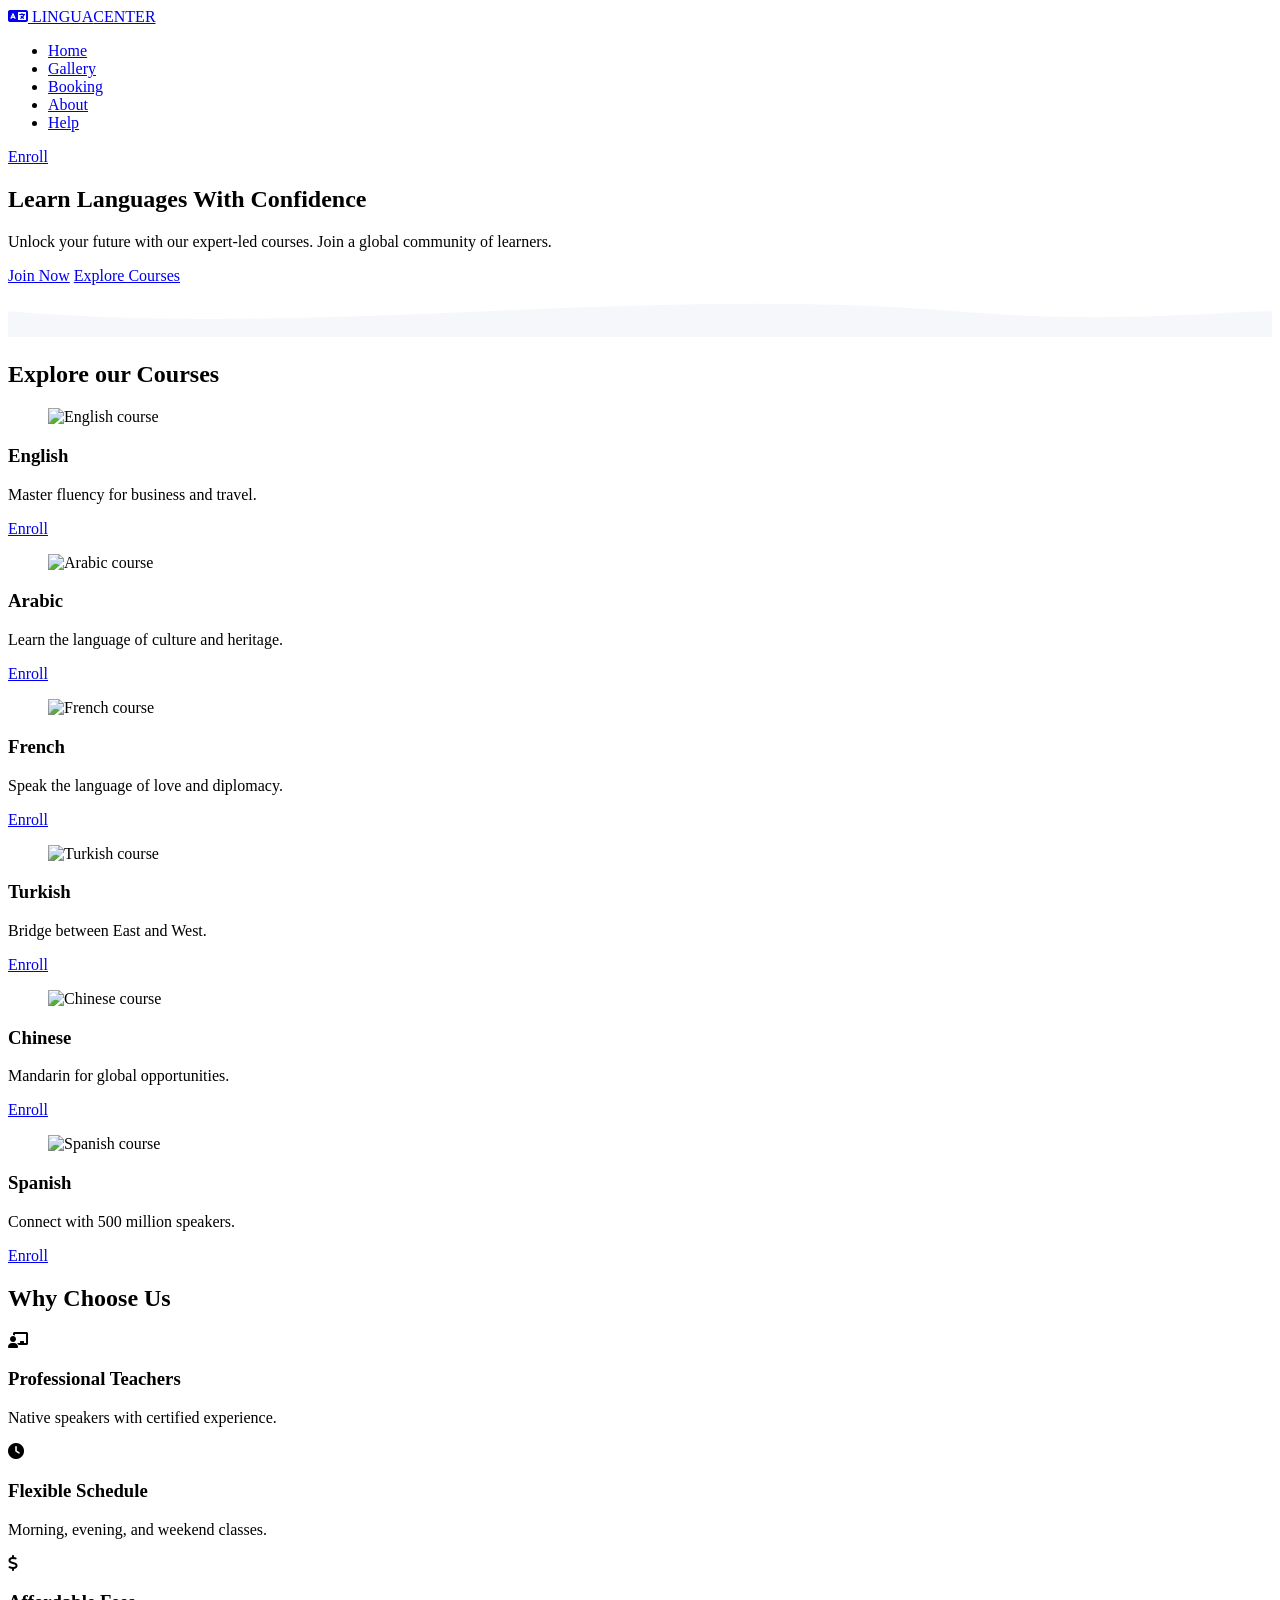
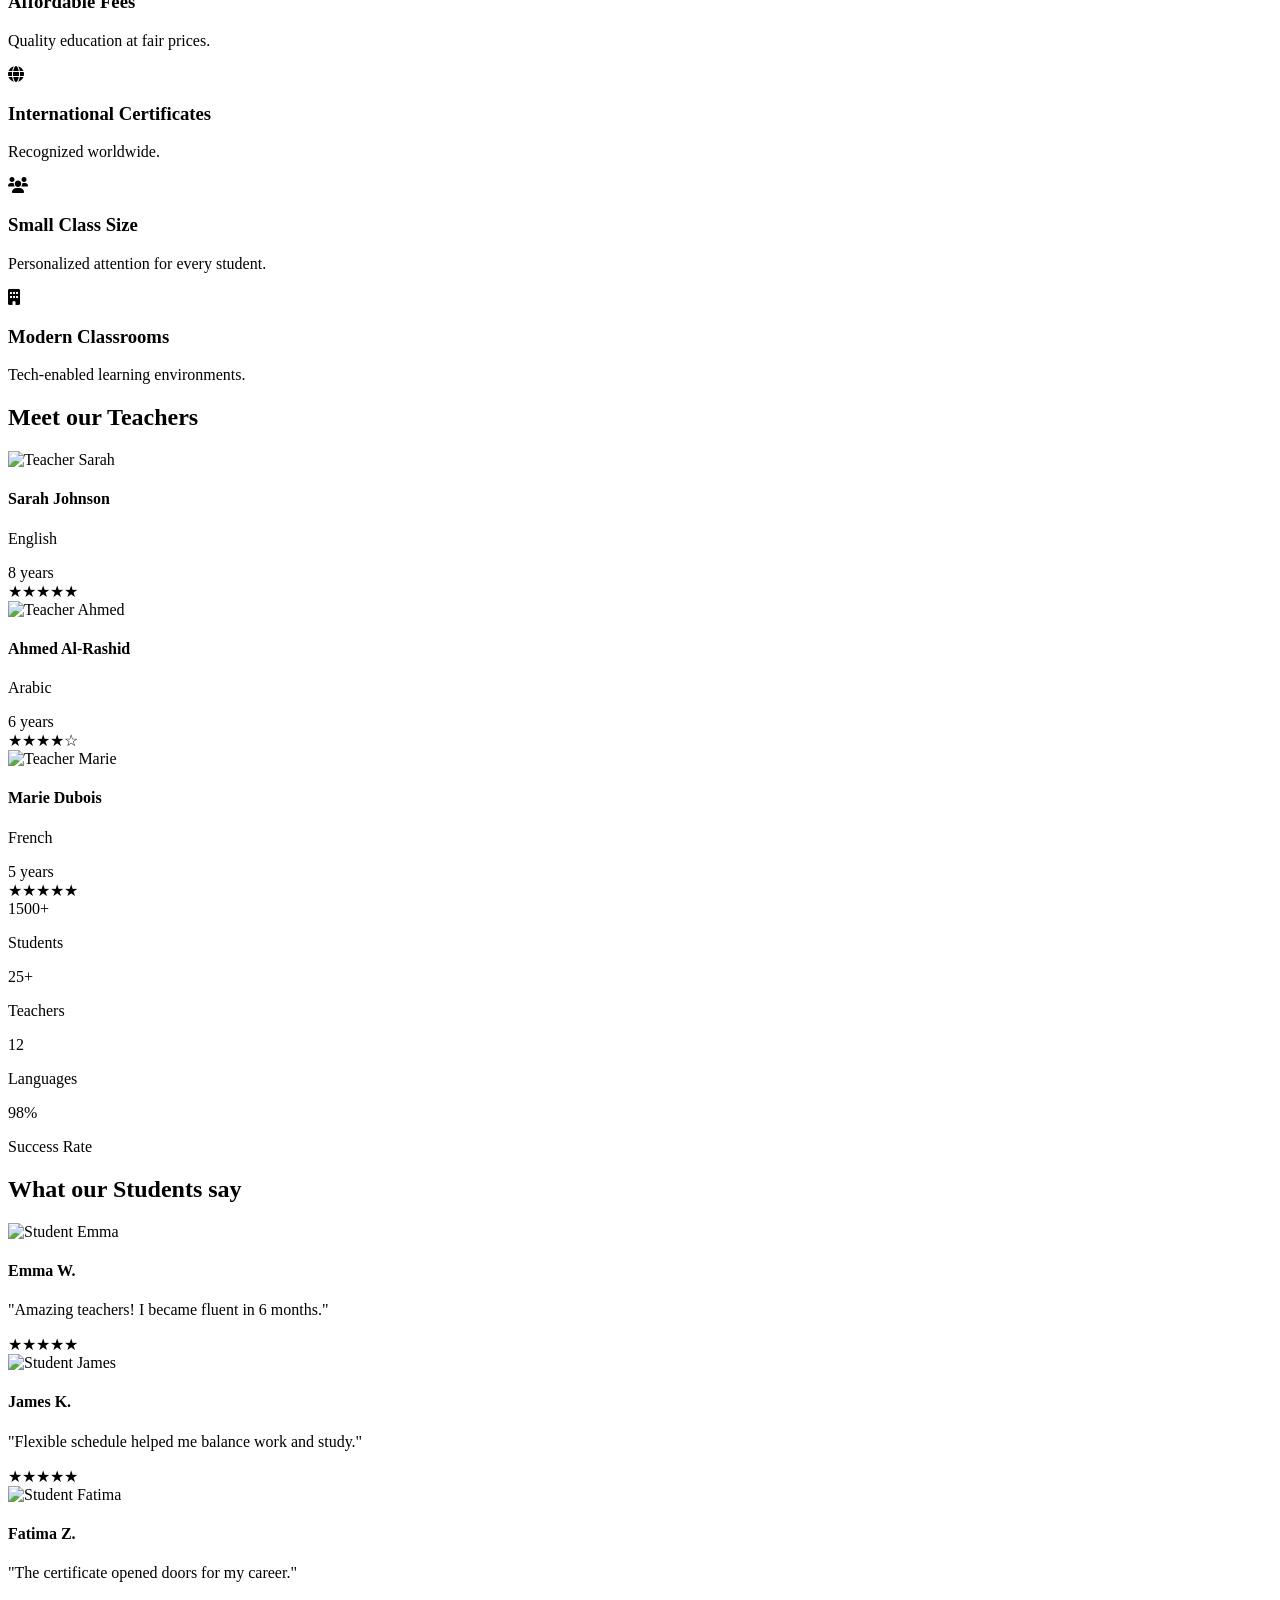
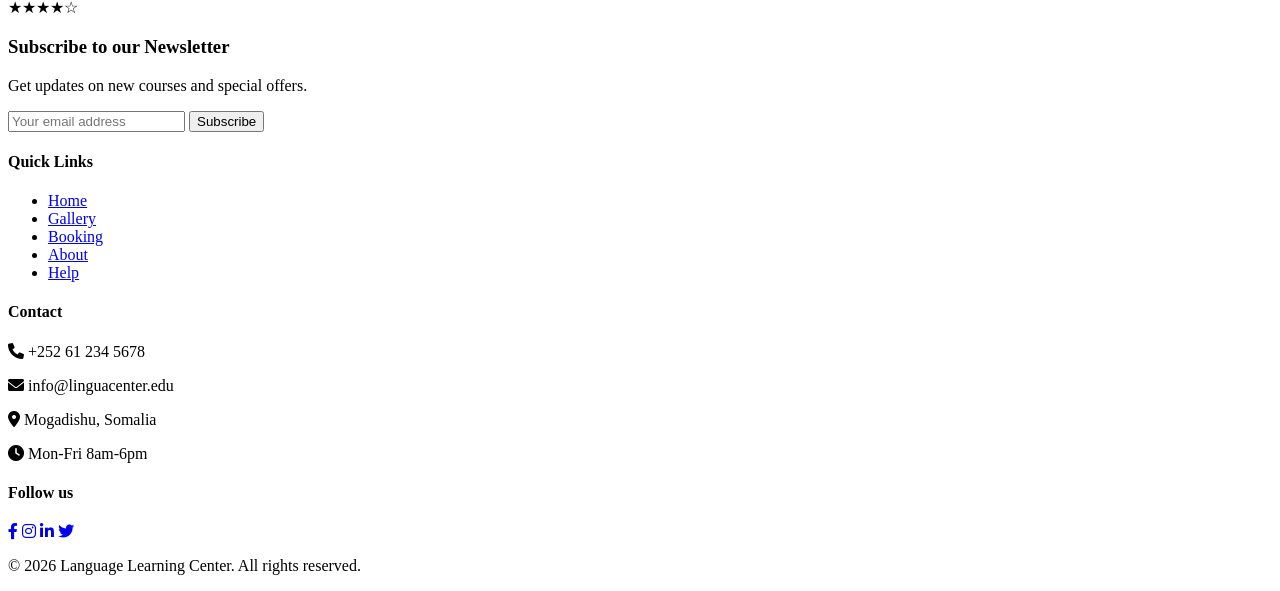
==== index.html @ 93edc6f4 "Create index.html" ====
<!DOCTYPE html>
<html lang="en">
<head>
    <meta charset="UTF-8" />
    <meta name="viewport" content="width=device-width, initial-scale=1.0" />
    <title>Language Learning Center</title>
    <link rel="stylesheet" href="https://cdnjs.cloudflare.com/ajax/libs/font-awesome/6.0.0-beta3/css/all.min.css" />
    <link rel="stylesheet" href="css/style.css" />
    <link rel="icon" href="favicon.ico" type="image/x-icon" />
</head>
<body>
    <!-- ===== HEADER ===== -->
    <header class="main-header">
        <div class="container nav-container">
            <div class="logo">
                <a href="index.html"><i class="fas fa-language"></i> LINGUA<span>CENTER</span></a>
            </div>
            <nav class="main-nav" aria-label="Main navigation">
                <ul>
                    <li><a href="index.html" class="active">Home</a></li>
                    <li><a href="gallery.html">Gallery</a></li>
                    <li><a href="booking.html">Booking</a></li>
                    <li><a href="about.html">About</a></li>
                    <li><a href="help.html">Help</a></li>
                </ul>
            </nav>
            <div class="nav-cta">
                <a href="booking.html" class="btn-small">Enroll</a>
            </div>
        </div>
    </header>

    <main>
        <!-- ===== HERO ===== -->
        <section class="hero" aria-label="Hero banner">
            <div class="hero-overlay"></div>
            <div class="container hero-content">
                <h1>Learn Languages With Confidence</h1>
                <p>Unlock your future with our expert-led courses. Join a global community of learners.</p>
                <div class="hero-buttons">
                    <a href="booking.html" class="btn-primary">Join Now</a>
                    <a href="gallery.html" class="btn-secondary">Explore Courses</a>
                </div>
            </div>
            <div class="wave-divider">
                <svg viewBox="0 0 1440 60" preserveAspectRatio="none">
                    <path d="M0,30 C360,60 720,0 1080,30 C1260,45 1380,30 1440,30 L1440,60 L0,60 Z" fill="#F5F7FA" />
                </svg>
            </div>
        </section>

        <!-- ===== COURSES ===== -->
        <section class="courses" aria-label="Popular courses">
            <div class="container">
                <h2 class="section-title">Explore our <span>Courses</span></h2>
                <div class="course-grid">
                    <article class="course-card">
                        <figure><img src="images/english.jpg" alt="English course" loading="lazy" /></figure>
                        <div class="course-info">
                            <h3>English</h3>
                            <p>Master fluency for business and travel.</p>
                            <a href="booking.html" class="btn-outline">Enroll</a>
                        </div>
                    </article>
                    <article class="course-card">
                        <figure><img src="images/arabic.jpg" alt="Arabic course" loading="lazy" /></figure>
                        <div class="course-info">
                            <h3>Arabic</h3>
                            <p>Learn the language of culture and heritage.</p>
                            <a href="booking.html" class="btn-outline">Enroll</a>
                        </div>
                    </article>
                    <article class="course-card">
                        <figure><img src="images/french.jpg" alt="French course" loading="lazy" /></figure>
                        <div class="course-info">
                            <h3>French</h3>
                            <p>Speak the language of love and diplomacy.</p>
                            <a href="booking.html" class="btn-outline">Enroll</a>
                        </div>
                    </article>
                    <article class="course-card">
                        <figure><img src="images/hero.jpg" alt="Turkish course" loading="lazy" /></figure>
                        <div class="course-info">
                            <h3>Turkish</h3>
                            <p>Bridge between East and West.</p>
                            <a href="booking.html" class="btn-outline">Enroll</a>
                        </div>
                    </article>
                    <article class="course-card">
                        <figure><img src="images/students.jpg" alt="Chinese course" loading="lazy" /></figure>
                        <div class="course-info">
                            <h3>Chinese</h3>
                            <p>Mandarin for global opportunities.</p>
                            <a href="booking.html" class="btn-outline">Enroll</a>
                        </div>
                    </article>
                    <article class="course-card">
                        <figure><img src="images/teachers.jpg" alt="Spanish course" loading="lazy" /></figure>
                        <div class="course-info">
                            <h3>Spanish</h3>
                            <p>Connect with 500 million speakers.</p>
                            <a href="booking.html" class="btn-outline">Enroll</a>
                        </div>
                    </article>
                </div>
            </div>
        </section>

        <!-- ===== WHY CHOOSE ===== -->
        <section class="why-choose" aria-label="Why choose us">
            <div class="container">
                <h2 class="section-title">Why <span>Choose Us</span></h2>
                <div class="features-grid">
                    <div class="feature-item"><i class="fas fa-chalkboard-teacher"></i><h3>Professional Teachers</h3><p>Native speakers with certified experience.</p></div>
                    <div class="feature-item"><i class="fas fa-clock"></i><h3>Flexible Schedule</h3><p>Morning, evening, and weekend classes.</p></div>
                    <div class="feature-item"><i class="fas fa-dollar-sign"></i><h3>Affordable Fees</h3><p>Quality education at fair prices.</p></div>
                    <div class="feature-item"><i class="fas fa-globe"></i><h3>International Certificates</h3><p>Recognized worldwide.</p></div>
                    <div class="feature-item"><i class="fas fa-users"></i><h3>Small Class Size</h3><p>Personalized attention for every student.</p></div>
                    <div class="feature-item"><i class="fas fa-building"></i><h3>Modern Classrooms</h3><p>Tech-enabled learning environments.</p></div>
                </div>
            </div>
        </section>

        <!-- ===== TEACHERS ===== -->
        <section class="teachers" aria-label="Our teachers">
            <div class="container">
                <h2 class="section-title">Meet our <span>Teachers</span></h2>
                <div class="teacher-grid">
                    <div class="teacher-card"><img src="images/teachers.jpg" alt="Teacher Sarah" /><h4>Sarah Johnson</h4><p>English</p><span>8 years</span><div class="stars">★★★★★</div></div>
                    <div class="teacher-card"><img src="images/students.jpg" alt="Teacher Ahmed" /><h4>Ahmed Al-Rashid</h4><p>Arabic</p><span>6 years</span><div class="stars">★★★★☆</div></div>
                    <div class="teacher-card"><img src="images/hero.jpg" alt="Teacher Marie" /><h4>Marie Dubois</h4><p>French</p><span>5 years</span><div class="stars">★★★★★</div></div>
                </div>
            </div>
        </section>

        <!-- ===== STATS ===== -->
        <section class="stats" aria-label="Statistics">
            <div class="container stats-grid">
                <div><span class="stat-num">1500+</span><p>Students</p></div>
                <div><span class="stat-num">25+</span><p>Teachers</p></div>
                <div><span class="stat-num">12</span><p>Languages</p></div>
                <div><span class="stat-num">98%</span><p>Success Rate</p></div>
            </div>
        </section>

        <!-- ===== TESTIMONIALS ===== -->
        <section class="testimonials" aria-label="Student testimonials">
            <div class="container">
                <h2 class="section-title">What our <span>Students</span> say</h2>
                <div class="testimonial-grid">
                    <div class="testimonial-card"><img src="images/students.jpg" alt="Student Emma" /><h4>Emma W.</h4><p>"Amazing teachers! I became fluent in 6 months."</p><div class="stars">★★★★★</div></div>
                    <div class="testimonial-card"><img src="images/teachers.jpg" alt="Student James" /><h4>James K.</h4><p>"Flexible schedule helped me balance work and study."</p><div class="stars">★★★★★</div></div>
                    <div class="testimonial-card"><img src="images/hero.jpg" alt="Student Fatima" /><h4>Fatima Z.</h4><p>"The certificate opened doors for my career."</p><div class="stars">★★★★☆</div></div>
                </div>
            </div>
        </section>

        <!-- ===== NEWSLETTER ===== -->
        <section class="newsletter" aria-label="Newsletter">
            <div class="container">
                <h3>Subscribe to our Newsletter</h3>
                <p>Get updates on new courses and special offers.</p>
                <form class="newsletter-form">
                    <input type="email" placeholder="Your email address" aria-label="Email address" required />
                    <button type="submit" class="btn-primary">Subscribe</button>
                </form>
            </div>
        </section>
    </main>

    <!-- ===== FOOTER ===== -->
    <footer class="main-footer">
        <div class="container footer-grid">
            <div class="footer-col">
                <h4>Quick Links</h4>
                <ul>
                    <li><a href="index.html">Home</a></li>
                    <li><a href="gallery.html">Gallery</a></li>
                    <li><a href="booking.html">Booking</a></li>
                    <li><a href="about.html">About</a></li>
                    <li><a href="help.html">Help</a></li>
                </ul>
            </div>
            <div class="footer-col">
                <h4>Contact</h4>
                <p><i class="fas fa-phone"></i> +252 61 234 5678</p>
                <p><i class="fas fa-envelope"></i> info@linguacenter.edu</p>
                <p><i class="fas fa-map-marker-alt"></i> Mogadishu, Somalia</p>
                <p><i class="fas fa-clock"></i> Mon-Fri 8am-6pm</p>
            </div>
            <div class="footer-col">
                <h4>Follow us</h4>
                <div class="social-icons">
                    <a href="#" aria-label="Facebook"><i class="fab fa-facebook-f"></i></a>
                    <a href="#" aria-label="Instagram"><i class="fab fa-instagram"></i></a>
                    <a href="#" aria-label="LinkedIn"><i class="fab fa-linkedin-in"></i></a>
                    <a href="#" aria-label="Twitter"><i class="fab fa-twitter"></i></a>
                </div>
            </div>
        </div>
        <div class="footer-bottom">
            <p>&copy; 2026 Language Learning Center. All rights reserved.</p>
        </div>
    </footer>
</body>
                      </html>
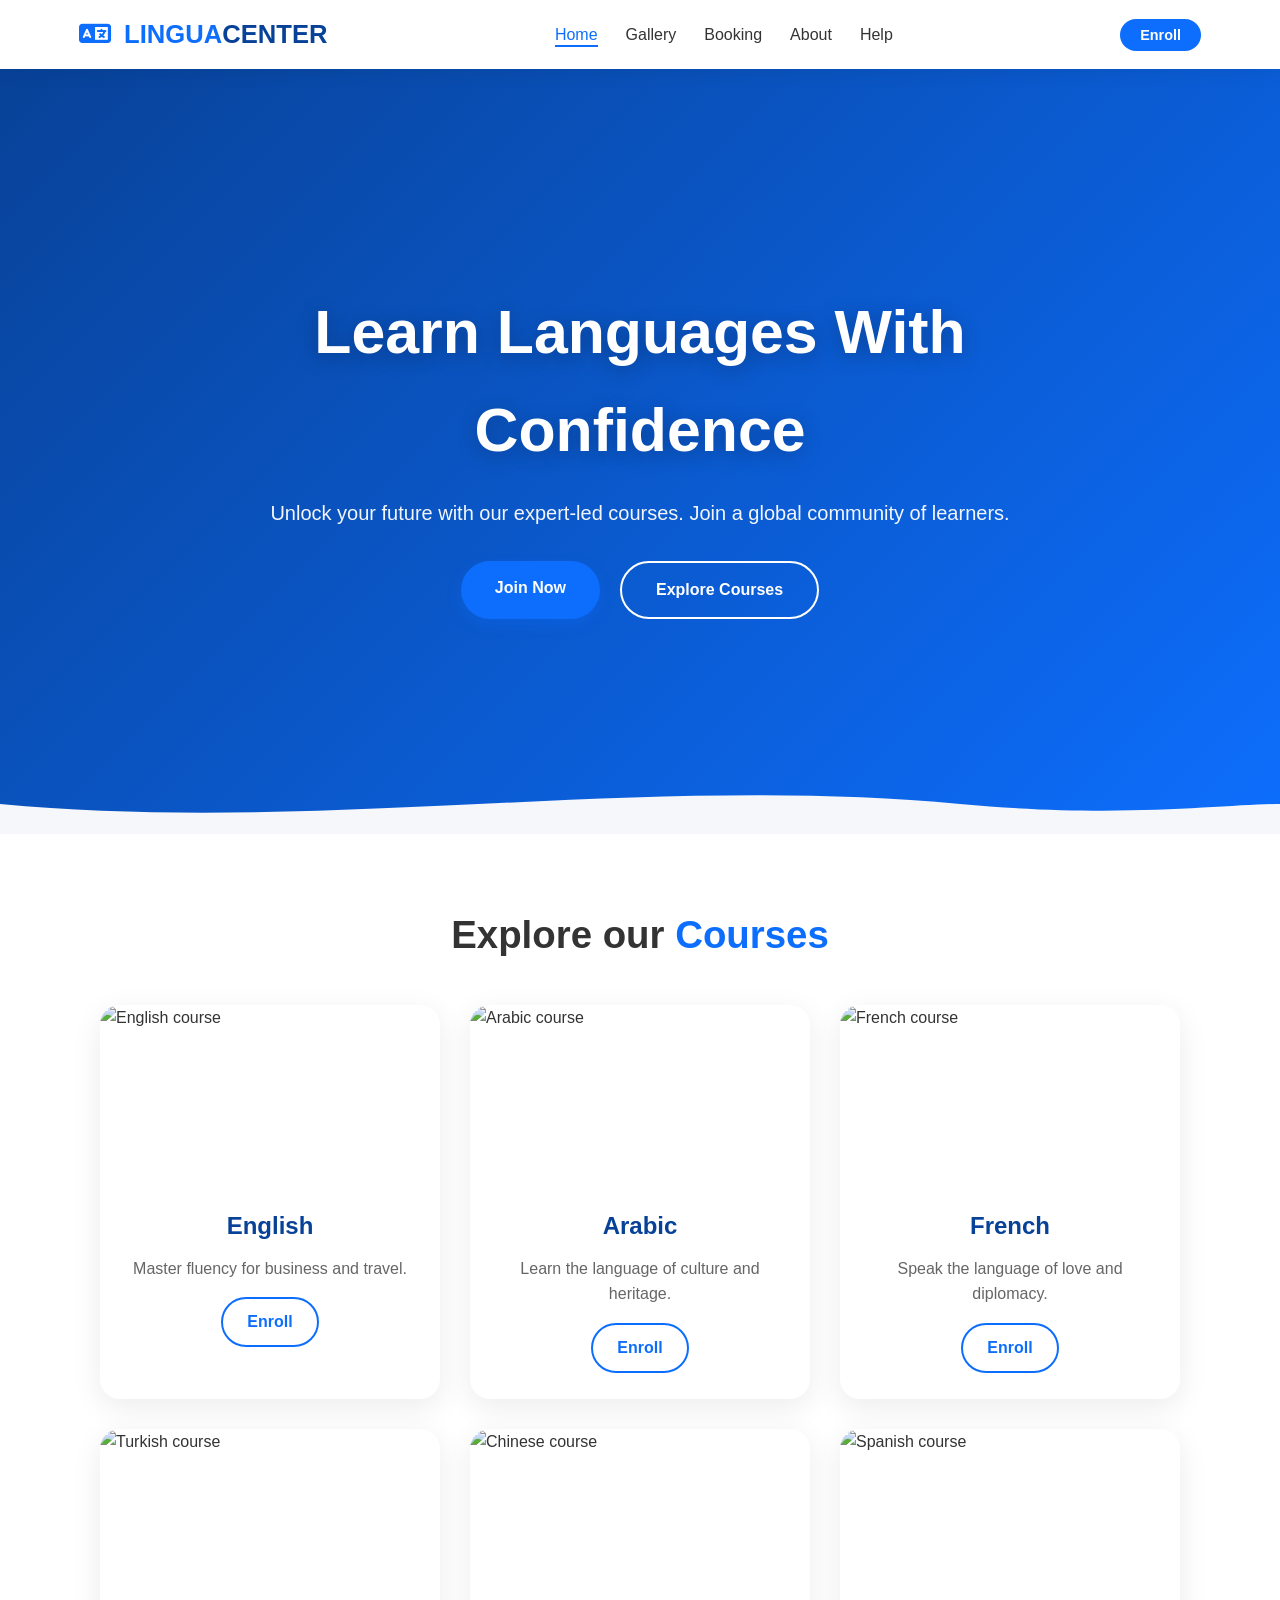
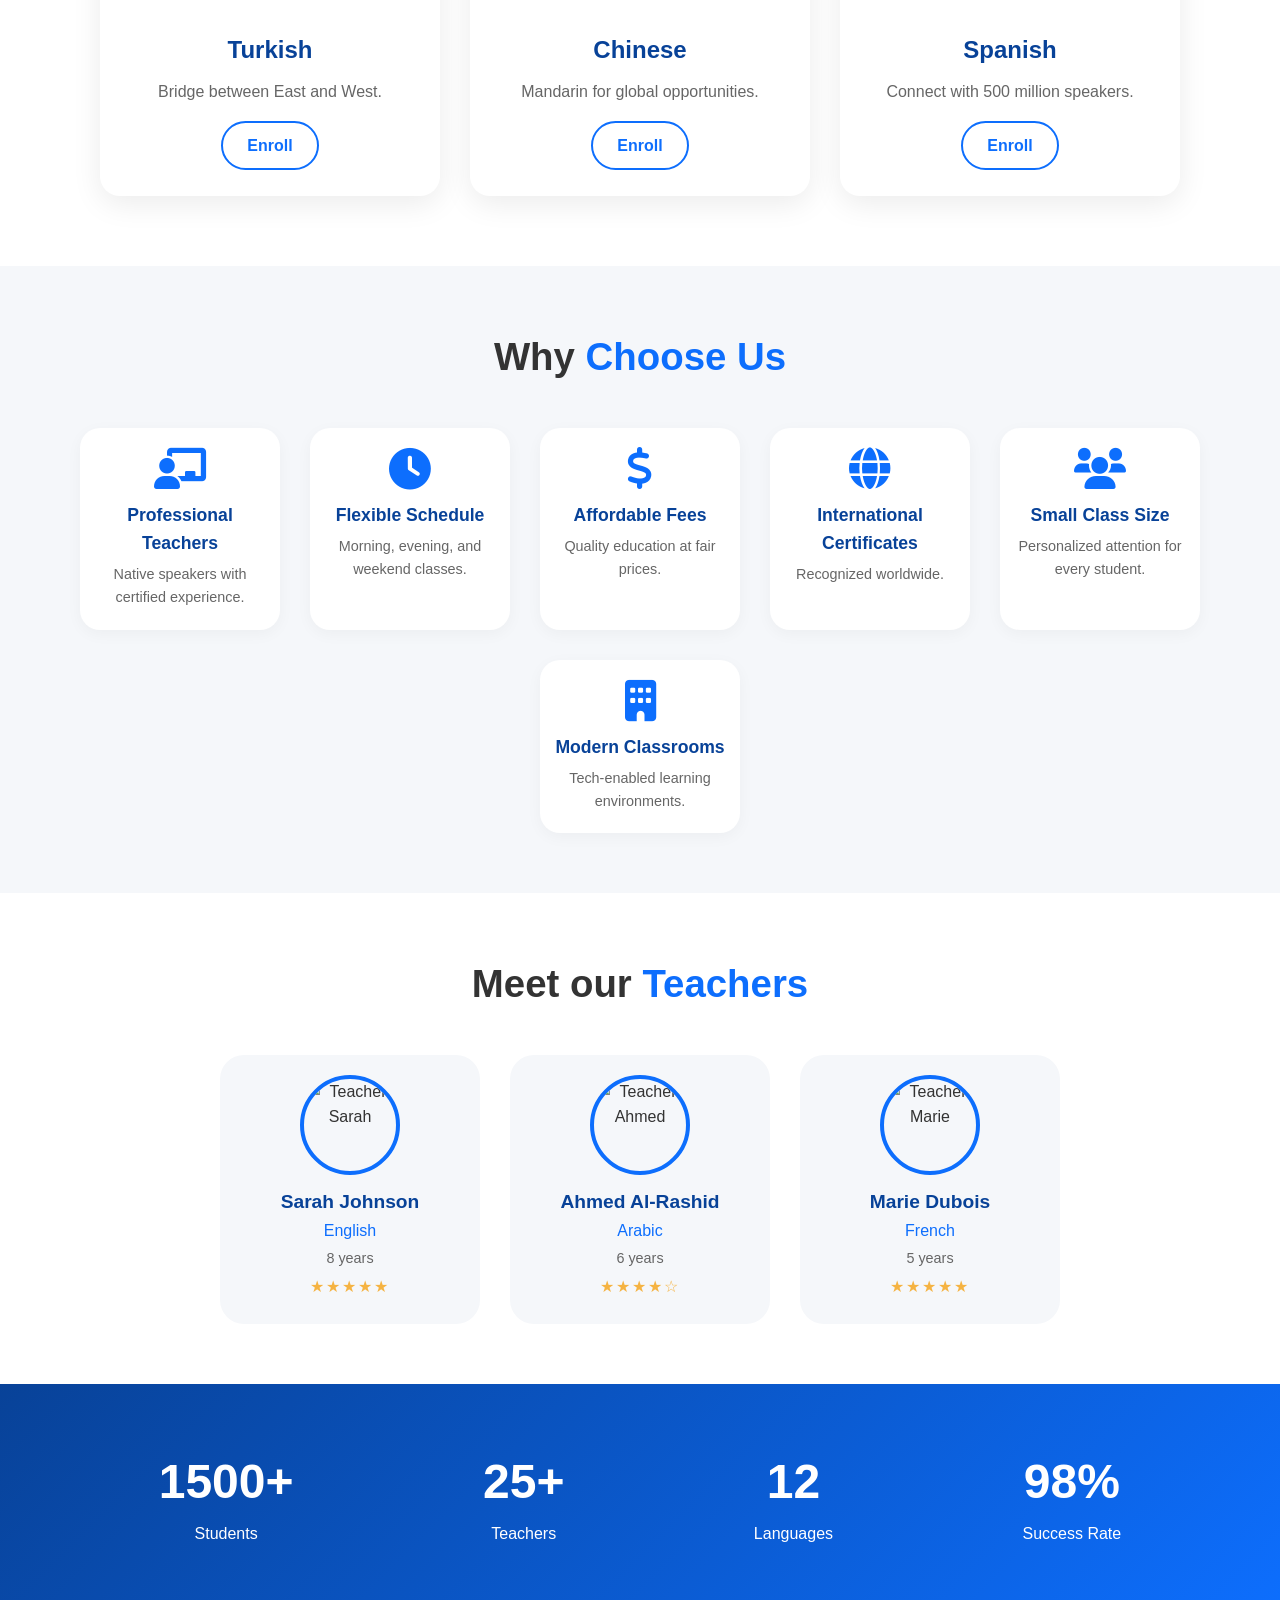
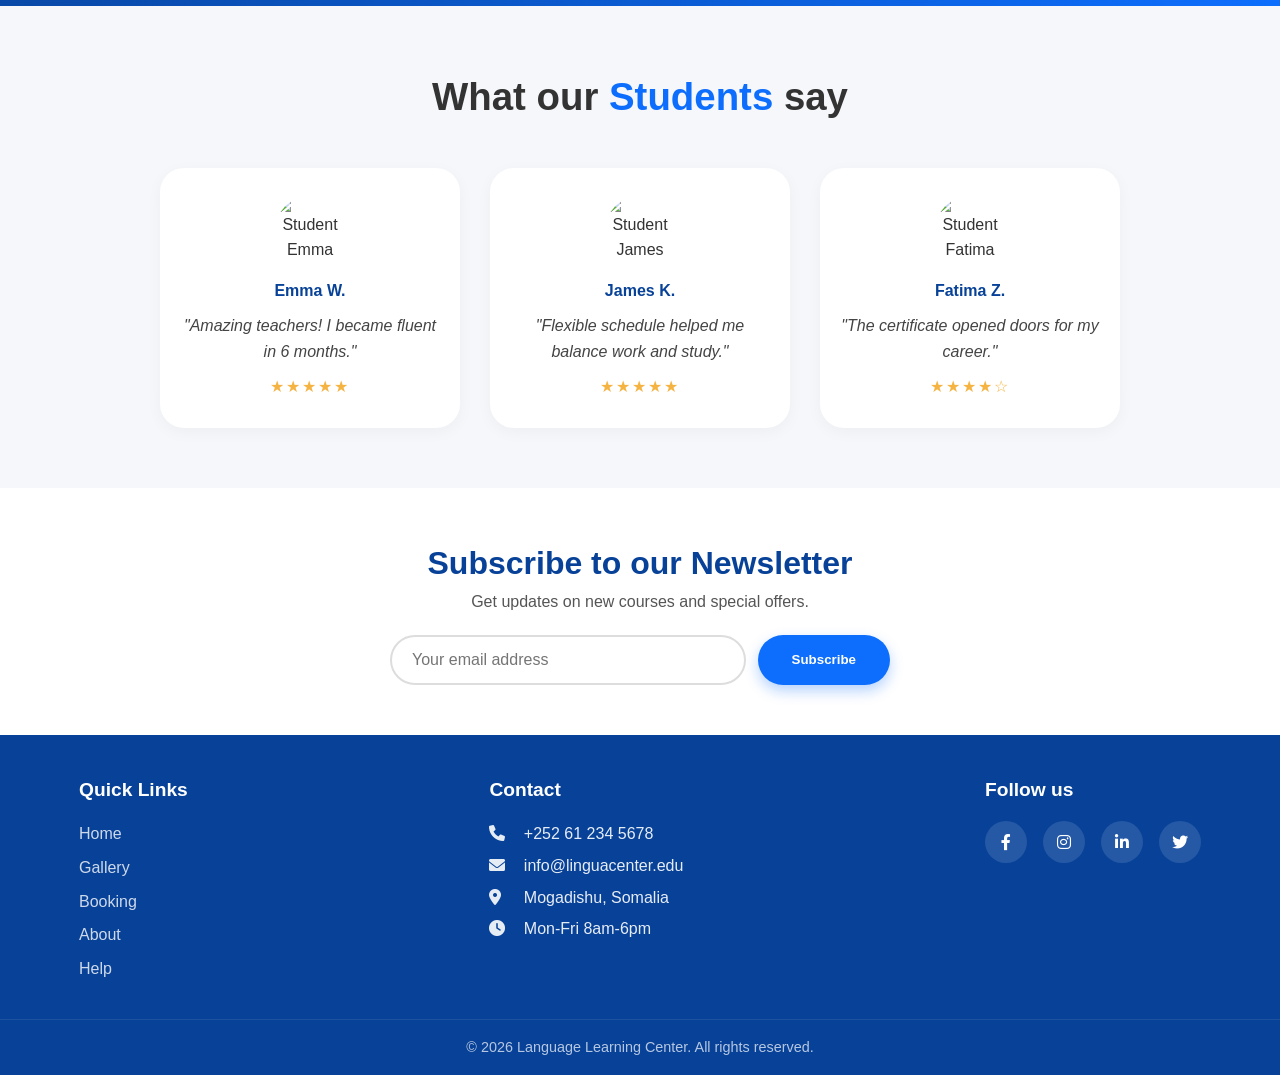
==== commit f7a8fb1a: "Update index.html" ====
--- a/index.html
+++ b/index.html
@@ -33,7 +33,7 @@
     <main>
         <!-- ===== HERO ===== -->
         <section class="hero" aria-label="Hero banner">
-            <div class="hero-overlay"></div>
+            <div class="hero-overlay" style="background: url('https://images.unsplash.com/photo-1523240795612-9a054b0db644?w=1400&h=700&fit=crop') center/cover no-repeat; opacity:0.3;"></div>
             <div class="container hero-content">
                 <h1>Learn Languages With Confidence</h1>
                 <p>Unlock your future with our expert-led courses. Join a global community of learners.</p>
@@ -55,7 +55,7 @@
                 <h2 class="section-title">Explore our <span>Courses</span></h2>
                 <div class="course-grid">
                     <article class="course-card">
-                        <figure><img src="images/english.jpg" alt="English course" loading="lazy" /></figure>
+                        <figure><img src="https://images.unsplash.com/photo-1546410531-bb4caa6b424d?w=400&h=200&fit=crop" alt="English course" loading="lazy" /></figure>
                         <div class="course-info">
                             <h3>English</h3>
                             <p>Master fluency for business and travel.</p>
@@ -63,7 +63,7 @@
                         </div>
                     </article>
                     <article class="course-card">
-                        <figure><img src="images/arabic.jpg" alt="Arabic course" loading="lazy" /></figure>
+                        <figure><img src="https://images.unsplash.com/photo-1588702547923-7093a6f1c2f8?w=400&h=200&fit=crop" alt="Arabic course" loading="lazy" /></figure>
                         <div class="course-info">
                             <h3>Arabic</h3>
                             <p>Learn the language of culture and heritage.</p>
@@ -71,7 +71,7 @@
                         </div>
                     </article>
                     <article class="course-card">
-                        <figure><img src="images/french.jpg" alt="French course" loading="lazy" /></figure>
+                        <figure><img src="https://images.unsplash.com/photo-1523050854058-8df90110c7f1?w=400&h=200&fit=crop" alt="French course" loading="lazy" /></figure>
                         <div class="course-info">
                             <h3>French</h3>
                             <p>Speak the language of love and diplomacy.</p>
@@ -79,7 +79,7 @@
                         </div>
                     </article>
                     <article class="course-card">
-                        <figure><img src="images/hero.jpg" alt="Turkish course" loading="lazy" /></figure>
+                        <figure><img src="https://images.unsplash.com/photo-1524231757912-21f4fe3a7200?w=400&h=200&fit=crop" alt="Turkish course" loading="lazy" /></figure>
                         <div class="course-info">
                             <h3>Turkish</h3>
                             <p>Bridge between East and West.</p>
@@ -87,7 +87,7 @@
                         </div>
                     </article>
                     <article class="course-card">
-                        <figure><img src="images/students.jpg" alt="Chinese course" loading="lazy" /></figure>
+                        <figure><img src="https://images.unsplash.com/photo-1523240795612-9a054b0db644?w=400&h=200&fit=crop" alt="Chinese course" loading="lazy" /></figure>
                         <div class="course-info">
                             <h3>Chinese</h3>
                             <p>Mandarin for global opportunities.</p>
@@ -95,7 +95,7 @@
                         </div>
                     </article>
                     <article class="course-card">
-                        <figure><img src="images/teachers.jpg" alt="Spanish course" loading="lazy" /></figure>
+                        <figure><img src="https://images.unsplash.com/photo-1558002038-1055907df827?w=400&h=200&fit=crop" alt="Spanish course" loading="lazy" /></figure>
                         <div class="course-info">
                             <h3>Spanish</h3>
                             <p>Connect with 500 million speakers.</p>
@@ -126,9 +126,9 @@
             <div class="container">
                 <h2 class="section-title">Meet our <span>Teachers</span></h2>
                 <div class="teacher-grid">
-                    <div class="teacher-card"><img src="images/teachers.jpg" alt="Teacher Sarah" /><h4>Sarah Johnson</h4><p>English</p><span>8 years</span><div class="stars">★★★★★</div></div>
-                    <div class="teacher-card"><img src="images/students.jpg" alt="Teacher Ahmed" /><h4>Ahmed Al-Rashid</h4><p>Arabic</p><span>6 years</span><div class="stars">★★★★☆</div></div>
-                    <div class="teacher-card"><img src="images/hero.jpg" alt="Teacher Marie" /><h4>Marie Dubois</h4><p>French</p><span>5 years</span><div class="stars">★★★★★</div></div>
+                    <div class="teacher-card"><img src="https://images.unsplash.com/photo-1573496359142-b8d87734a5a2?w=200&h=200&fit=crop&crop=face" alt="Teacher Sarah" /><h4>Sarah Johnson</h4><p>English</p><span>8 years</span><div class="stars">★★★★★</div></div>
+                    <div class="teacher-card"><img src="https://images.unsplash.com/photo-1507003211169-0a1dd7228f2d?w=200&h=200&fit=crop&crop=face" alt="Teacher Ahmed" /><h4>Ahmed Al-Rashid</h4><p>Arabic</p><span>6 years</span><div class="stars">★★★★☆</div></div>
+                    <div class="teacher-card"><img src="https://images.unsplash.com/photo-1580489944761-15a19d654956?w=200&h=200&fit=crop&crop=face" alt="Teacher Marie" /><h4>Marie Dubois</h4><p>French</p><span>5 years</span><div class="stars">★★★★★</div></div>
                 </div>
             </div>
         </section>
@@ -148,9 +148,9 @@
             <div class="container">
                 <h2 class="section-title">What our <span>Students</span> say</h2>
                 <div class="testimonial-grid">
-                    <div class="testimonial-card"><img src="images/students.jpg" alt="Student Emma" /><h4>Emma W.</h4><p>"Amazing teachers! I became fluent in 6 months."</p><div class="stars">★★★★★</div></div>
-                    <div class="testimonial-card"><img src="images/teachers.jpg" alt="Student James" /><h4>James K.</h4><p>"Flexible schedule helped me balance work and study."</p><div class="stars">★★★★★</div></div>
-                    <div class="testimonial-card"><img src="images/hero.jpg" alt="Student Fatima" /><h4>Fatima Z.</h4><p>"The certificate opened doors for my career."</p><div class="stars">★★★★☆</div></div>
+                    <div class="testimonial-card"><img src="https://images.unsplash.com/photo-1494790108377-be9c29b29330?w=100&h=100&fit=crop&crop=face" alt="Student Emma" /><h4>Emma W.</h4><p>"Amazing teachers! I became fluent in 6 months."</p><div class="stars">★★★★★</div></div>
+                    <div class="testimonial-card"><img src="https://images.unsplash.com/photo-1500648767791-00dcc994a43e?w=100&h=100&fit=crop&crop=face" alt="Student James" /><h4>James K.</h4><p>"Flexible schedule helped me balance work and study."</p><div class="stars">★★★★★</div></div>
+                    <div class="testimonial-card"><img src="https://images.unsplash.com/photo-1438761681033-6461ffad8d80?w=100&h=100&fit=crop&crop=face" alt="Student Fatima" /><h4>Fatima Z.</h4><p>"The certificate opened doors for my career."</p><div class="stars">★★★★☆</div></div>
                 </div>
             </div>
         </section>
@@ -203,4 +203,4 @@
         </div>
     </footer>
 </body>
-                      </html>
+            </html>
--- a/css/style.css
+++ b/css/style.css
@@ -0,0 +1,1112 @@
+/* ============================================================
+   GLOBAL STYLES & RESET
+   ============================================================ */
+
+* {
+    margin: 0;
+    padding: 0;
+    box-sizing: border-box;
+}
+
+body {
+    font-family: Arial, Helvetica, sans-serif;
+    background-color: #FFFFFF;
+    color: #333333;
+    line-height: 1.6;
+}
+
+a {
+    text-decoration: none;
+    color: inherit;
+}
+
+ul {
+    list-style: none;
+}
+
+img {
+    max-width: 100%;
+    display: block;
+}
+
+.container {
+    width: 90%;
+    max-width: 1200px;
+    margin: 0 auto;
+    padding: 0 15px;
+}
+
+/* ============================================================
+   BUTTONS
+   ============================================================ */
+
+.btn-primary {
+    display: inline-block;
+    background: #0D6EFD;
+    color: #FFFFFF;
+    padding: 14px 34px;
+    border-radius: 50px;
+    font-weight: bold;
+    transition: background 0.3s ease, transform 0.2s ease;
+    border: none;
+    cursor: pointer;
+    box-shadow: 0 6px 14px rgba(13, 110, 253, 0.3);
+}
+
+.btn-primary:hover {
+    background: #084298;
+    transform: translateY(-3px);
+}
+
+.btn-secondary {
+    display: inline-block;
+    background: transparent;
+    color: #FFFFFF;
+    padding: 14px 34px;
+    border-radius: 50px;
+    font-weight: bold;
+    border: 2px solid #FFFFFF;
+    transition: background 0.3s ease, transform 0.2s ease;
+}
+
+.btn-secondary:hover {
+    background: rgba(255, 255, 255, 0.15);
+    transform: translateY(-3px);
+}
+
+.btn-outline {
+    display: inline-block;
+    padding: 10px 24px;
+    border: 2px solid #0D6EFD;
+    color: #0D6EFD;
+    border-radius: 50px;
+    font-weight: bold;
+    transition: all 0.3s ease;
+}
+
+.btn-outline:hover {
+    background: #0D6EFD;
+    color: #FFFFFF;
+}
+
+.btn-small {
+    background: #0D6EFD;
+    color: #FFFFFF;
+    padding: 8px 20px;
+    border-radius: 50px;
+    font-weight: bold;
+    transition: background 0.3s ease;
+}
+
+.btn-small:hover {
+    background: #084298;
+}
+
+.section-title {
+    font-size: 2.4rem;
+    text-align: center;
+    margin-bottom: 2.5rem;
+    color: #333333;
+}
+
+.section-title span {
+    color: #0D6EFD;
+}
+
+/* ============================================================
+   HEADER / NAVIGATION (sticky)
+   ============================================================ */
+
+.main-header {
+    position: sticky;
+    top: 0;
+    z-index: 1000;
+    background: rgba(255, 255, 255, 0.95);
+    backdrop-filter: blur(8px);
+    box-shadow: 0 2px 20px rgba(0, 0, 0, 0.08);
+    padding: 14px 0;
+}
+
+.nav-container {
+    display: flex;
+    justify-content: space-between;
+    align-items: center;
+}
+
+.logo a {
+    font-size: 1.6rem;
+    font-weight: bold;
+    color: #0D6EFD;
+}
+
+.logo a span {
+    color: #084298;
+}
+
+.logo i {
+    margin-right: 6px;
+}
+
+.main-nav ul {
+    display: flex;
+    gap: 28px;
+}
+
+.main-nav ul li a {
+    font-weight: 500;
+    color: #333333;
+    transition: color 0.3s ease;
+    position: relative;
+}
+
+.main-nav ul li a::after {
+    content: '';
+    position: absolute;
+    bottom: -4px;
+    left: 0;
+    width: 0;
+    height: 2px;
+    background: #0D6EFD;
+    transition: width 0.3s ease;
+}
+
+.main-nav ul li a:hover::after,
+.main-nav ul li a.active::after {
+    width: 100%;
+}
+
+.main-nav ul li a:hover,
+.main-nav ul li a.active {
+    color: #0D6EFD;
+}
+
+.nav-cta .btn-small {
+    font-size: 0.9rem;
+}
+
+/* ============================================================
+   HERO SECTION
+   ============================================================ */
+
+.hero {
+    position: relative;
+    background: linear-gradient(135deg, #084298 0%, #0D6EFD 100%);
+    min-height: 85vh;
+    display: flex;
+    align-items: center;
+    text-align: center;
+    color: #FFFFFF;
+    padding: 40px 0;
+    overflow: hidden;
+}
+
+.hero-overlay {
+    position: absolute;
+    inset: 0;
+    background: url('../images/hero.jpg') center/cover no-repeat;
+    opacity: 0.25;
+    mix-blend-mode: overlay;
+}
+
+.hero-content {
+    position: relative;
+    z-index: 2;
+    max-width: 800px;
+    margin: 0 auto;
+}
+
+.hero-content h1 {
+    font-size: 3.8rem;
+    margin-bottom: 18px;
+    text-shadow: 0 4px 20px rgba(0, 0, 0, 0.25);
+}
+
+.hero-content p {
+    font-size: 1.25rem;
+    margin-bottom: 32px;
+    opacity: 0.95;
+}
+
+.hero-buttons {
+    display: flex;
+    justify-content: center;
+    gap: 20px;
+    flex-wrap: wrap;
+}
+
+/* Wave divider */
+.wave-divider {
+    position: absolute;
+    bottom: 0;
+    left: 0;
+    width: 100%;
+    height: 60px;
+    overflow: hidden;
+    z-index: 2;
+}
+
+.wave-divider svg {
+    width: 100%;
+    height: 100%;
+    display: block;
+}
+
+/* ============================================================
+   POPULAR COURSES
+   ============================================================ */
+
+.courses {
+    padding: 70px 0;
+    background: #FFFFFF;
+}
+
+.course-grid {
+    display: flex;
+    flex-wrap: wrap;
+    gap: 30px;
+    justify-content: center;
+}
+
+.course-card {
+    flex: 1 1 280px;
+    max-width: 340px;
+    background: #FFFFFF;
+    border-radius: 20px;
+    overflow: hidden;
+    box-shadow: 0 8px 30px rgba(0, 0, 0, 0.08);
+    transition: transform 0.4s ease, box-shadow 0.4s ease;
+}
+
+.course-card:hover {
+    transform: translateY(-12px);
+    box-shadow: 0 16px 48px rgba(13, 110, 253, 0.18);
+}
+
+.course-card figure {
+    height: 180px;
+    overflow: hidden;
+}
+
+.course-card figure img {
+    width: 100%;
+    height: 100%;
+    object-fit: cover;
+    transition: transform 0.5s ease;
+}
+
+.course-card:hover figure img {
+    transform: scale(1.06);
+}
+
+.course-info {
+    padding: 22px 20px 26px;
+    text-align: center;
+}
+
+.course-info h3 {
+    font-size: 1.5rem;
+    color: #084298;
+}
+
+.course-info p {
+    margin: 10px 0 16px;
+    color: #666;
+}
+
+/* ============================================================
+   WHY CHOOSE US
+   ============================================================ */
+
+.why-choose {
+    padding: 60px 0;
+    background: #F5F7FA;
+}
+
+.features-grid {
+    display: flex;
+    flex-wrap: wrap;
+    gap: 30px;
+    justify-content: center;
+}
+
+.feature-item {
+    flex: 1 1 180px;
+    max-width: 200px;
+    text-align: center;
+    padding: 20px 10px;
+    background: #FFFFFF;
+    border-radius: 20px;
+    box-shadow: 0 4px 16px rgba(0, 0, 0, 0.04);
+    transition: transform 0.3s ease;
+}
+
+.feature-item:hover {
+    transform: scale(1.04);
+}
+
+.feature-item i {
+    font-size: 2.6rem;
+    color: #0D6EFD;
+    margin-bottom: 12px;
+}
+
+.feature-item h3 {
+    font-size: 1.1rem;
+    color: #084298;
+}
+
+.feature-item p {
+    font-size: 0.9rem;
+    color: #666;
+    margin-top: 6px;
+}
+
+/* ============================================================
+   TEACHERS
+   ============================================================ */
+
+.teachers {
+    padding: 60px 0;
+    background: #FFFFFF;
+}
+
+.teacher-grid {
+    display: flex;
+    flex-wrap: wrap;
+    gap: 30px;
+    justify-content: center;
+}
+
+.teacher-card {
+    flex: 1 1 220px;
+    max-width: 260px;
+    text-align: center;
+    padding: 20px 16px 24px;
+    background: #F5F7FA;
+    border-radius: 24px;
+    transition: all 0.3s ease;
+}
+
+.teacher-card:hover {
+    background: #FFFFFF;
+    box-shadow: 0 12px 32px rgba(0, 0, 0, 0.08);
+    transform: translateY(-8px);
+}
+
+.teacher-card img {
+    width: 100px;
+    height: 100px;
+    border-radius: 50%;
+    object-fit: cover;
+    margin: 0 auto 12px;
+    border: 4px solid #0D6EFD;
+}
+
+.teacher-card h4 {
+    font-size: 1.2rem;
+    color: #084298;
+}
+
+.teacher-card p {
+    color: #0D6EFD;
+    font-weight: 500;
+}
+
+.teacher-card span {
+    display: block;
+    font-size: 0.9rem;
+    color: #666;
+    margin: 4px 0;
+}
+
+.stars {
+    color: #f5b342;
+    letter-spacing: 2px;
+}
+
+/* ============================================================
+   STATISTICS
+   ============================================================ */
+
+.stats {
+    padding: 60px 0;
+    background: linear-gradient(135deg, #084298, #0D6EFD);
+    color: #FFFFFF;
+}
+
+.stats-grid {
+    display: flex;
+    flex-wrap: wrap;
+    justify-content: space-around;
+    text-align: center;
+    gap: 30px;
+}
+
+.stat-num {
+    font-size: 3rem;
+    font-weight: bold;
+    display: block;
+}
+
+/* ============================================================
+   TESTIMONIALS
+   ============================================================ */
+
+.testimonials {
+    padding: 60px 0;
+    background: #F5F7FA;
+}
+
+.testimonial-grid {
+    display: flex;
+    flex-wrap: wrap;
+    gap: 30px;
+    justify-content: center;
+}
+
+.testimonial-card {
+    flex: 1 1 240px;
+    max-width: 300px;
+    background: #FFFFFF;
+    padding: 28px 20px;
+    border-radius: 24px;
+    text-align: center;
+    box-shadow: 0 4px 16px rgba(0, 0, 0, 0.04);
+    transition: transform 0.3s ease;
+}
+
+.testimonial-card:hover {
+    transform: translateY(-6px);
+}
+
+.testimonial-card img {
+    width: 70px;
+    height: 70px;
+    border-radius: 50%;
+    object-fit: cover;
+    margin: 0 auto 12px;
+}
+
+.testimonial-card h4 {
+    color: #084298;
+}
+
+.testimonial-card p {
+    font-style: italic;
+    margin: 10px 0;
+    color: #444;
+}
+
+/* ============================================================
+   NEWSLETTER
+   ============================================================ */
+
+.newsletter {
+    padding: 50px 0;
+    background: #FFFFFF;
+    text-align: center;
+}
+
+.newsletter h3 {
+    font-size: 2rem;
+    color: #084298;
+}
+
+.newsletter p {
+    margin-bottom: 20px;
+    color: #555;
+}
+
+.newsletter-form {
+    display: flex;
+    flex-wrap: wrap;
+    justify-content: center;
+    gap: 12px;
+    max-width: 500px;
+    margin: 0 auto;
+}
+
+.newsletter-form input {
+    flex: 1 1 220px;
+    padding: 14px 20px;
+    border: 2px solid #ddd;
+    border-radius: 50px;
+    font-size: 1rem;
+    outline: none;
+    transition: border-color 0.3s ease;
+}
+
+.newsletter-form input:focus {
+    border-color: #0D6EFD;
+}
+
+/* ============================================================
+   FOOTER
+   ============================================================ */
+
+.main-footer {
+    background: #084298;
+    color: #FFFFFF;
+    padding: 40px 0 0;
+}
+
+.footer-grid {
+    display: flex;
+    flex-wrap: wrap;
+    gap: 40px;
+    justify-content: space-between;
+}
+
+.footer-col h4 {
+    margin-bottom: 16px;
+    font-size: 1.2rem;
+}
+
+.footer-col ul li {
+    margin-bottom: 8px;
+}
+
+.footer-col ul li a {
+    opacity: 0.8;
+    transition: opacity 0.3s ease;
+}
+
+.footer-col ul li a:hover {
+    opacity: 1;
+}
+
+.footer-col p {
+    margin-bottom: 6px;
+    opacity: 0.9;
+}
+
+.footer-col p i {
+    margin-right: 10px;
+    width: 20px;
+}
+
+.social-icons {
+    display: flex;
+    gap: 16px;
+    margin-top: 10px;
+}
+
+.social-icons a {
+    display: inline-flex;
+    align-items: center;
+    justify-content: center;
+    width: 42px;
+    height: 42px;
+    border-radius: 50%;
+    background: rgba(255, 255, 255, 0.12);
+    transition: background 0.3s ease, transform 0.3s ease;
+}
+
+.social-icons a:hover {
+    background: #0D6EFD;
+    transform: scale(1.08);
+}
+
+.footer-bottom {
+    margin-top: 30px;
+    padding: 16px 0;
+    border-top: 1px solid rgba(255, 255, 255, 0.12);
+    text-align: center;
+    font-size: 0.9rem;
+    opacity: 0.7;
+}
+
+/* ============================================================
+   GALLERY PAGE
+   ============================================================ */
+
+.gallery-page {
+    padding: 80px 0 60px;
+    background: #F5F7FA;
+}
+
+.gallery-grid {
+    display: flex;
+    flex-wrap: wrap;
+    gap: 25px;
+    justify-content: center;
+}
+
+.gallery-item {
+    flex: 1 1 240px;
+    max-width: 300px;
+    border-radius: 16px;
+    overflow: hidden;
+    box-shadow: 0 6px 24px rgba(0, 0, 0, 0.08);
+    transition: transform 0.4s ease, box-shadow 0.4s ease;
+}
+
+.gallery-item:hover {
+    transform: scale(1.04);
+    box-shadow: 0 12px 40px rgba(13, 110, 253, 0.2);
+}
+
+.gallery-item img {
+    width: 100%;
+    height: 220px;
+    object-fit: cover;
+    transition: transform 0.5s ease;
+}
+
+.gallery-item:hover img {
+    transform: scale(1.08);
+}
+
+.gallery-item figcaption {
+    padding: 14px;
+    background: #FFFFFF;
+    text-align: center;
+    font-weight: 500;
+    color: #084298;
+}
+
+/* Course Schedule Table */
+.schedule-section {
+    padding: 60px 0;
+    background: #FFFFFF;
+}
+
+.table-wrapper {
+    overflow-x: auto;
+}
+
+.schedule-table {
+    width: 100%;
+    border-collapse: collapse;
+    border-radius: 16px;
+    overflow: hidden;
+    box-shadow: 0 4px 20px rgba(0, 0, 0, 0.06);
+}
+
+.schedule-table thead {
+    position: sticky;
+    top: 0;
+    z-index: 10;
+}
+
+.schedule-table thead tr {
+    background: #0D6EFD;
+    color: #FFFFFF;
+}
+
+.schedule-table th {
+    padding: 16px 20px;
+    text-align: left;
+    font-weight: 600;
+}
+
+.schedule-table td {
+    padding: 14px 20px;
+    border-bottom: 1px solid #eee;
+}
+
+.schedule-table tbody tr:nth-child(even) {
+    background: #F5F7FA;
+}
+
+.schedule-table tbody tr:hover {
+    background: #e3edfe;
+    transition: background 0.2s ease;
+}
+
+.schedule-table tfoot tr {
+    background: #084298;
+    color: #FFFFFF;
+    font-weight: bold;
+}
+
+.schedule-table tfoot td {
+    padding: 14px 20px;
+}
+
+/* ============================================================
+   BOOKING PAGE
+   ============================================================ */
+
+.booking-page {
+    padding: 80px 0 60px;
+    background: #F5F7FA;
+}
+
+.booking-form {
+    background: #FFFFFF;
+    padding: 40px 45px;
+    border-radius: 24px;
+    max-width: 820px;
+    margin: 0 auto;
+    box-shadow: 0 8px 40px rgba(0, 0, 0, 0.06);
+}
+
+.booking-form fieldset {
+    border: 2px solid #e9edf4;
+    border-radius: 16px;
+    padding: 20px 24px 28px;
+    margin-bottom: 24px;
+}
+
+.booking-form legend {
+    font-size: 1.2rem;
+    font-weight: bold;
+    color: #084298;
+    padding: 0 12px;
+}
+
+.booking-form .form-row {
+    display: flex;
+    flex-wrap: wrap;
+    gap: 20px;
+    margin-bottom: 18px;
+}
+
+.booking-form .form-group {
+    flex: 1 1 200px;
+    display: flex;
+    flex-direction: column;
+}
+
+.booking-form .form-group label {
+    font-weight: 600;
+    margin-bottom: 6px;
+    color: #333;
+}
+
+.booking-form .form-group input,
+.booking-form .form-group select,
+.booking-form .form-group textarea {
+    padding: 12px 16px;
+    border: 2px solid #ddd;
+    border-radius: 12px;
+    font-size: 1rem;
+    transition: border-color 0.3s ease;
+    font-family: inherit;
+}
+
+.booking-form .form-group input:focus,
+.booking-form .form-group select:focus,
+.booking-form .form-group textarea:focus {
+    border-color: #0D6EFD;
+    outline: none;
+}
+
+.booking-form .form-group textarea {
+    resize: vertical;
+    min-height: 100px;
+}
+
+.radio-group,
+.checkbox-group {
+    display: flex;
+    flex-wrap: wrap;
+    gap: 16px 28px;
+    padding-top: 4px;
+}
+
+.radio-group label,
+.checkbox-group label {
+    font-weight: 400;
+    display: flex;
+    align-items: center;
+    gap: 6px;
+    cursor: pointer;
+}
+
+.booking-form .full-width {
+    flex: 1 1 100%;
+}
+
+.booking-form .form-actions {
+    display: flex;
+    flex-wrap: wrap;
+    gap: 16px;
+    margin-top: 10px;
+}
+
+.booking-form .btn-primary {
+    padding: 14px 44px;
+}
+
+.booking-form .btn-secondary {
+    background: #e9edf4;
+    color: #333;
+    border: none;
+    padding: 14px 44px;
+    border-radius: 50px;
+    font-weight: bold;
+    cursor: pointer;
+    transition: background 0.3s ease;
+}
+
+.booking-form .btn-secondary:hover {
+    background: #d5dce8;
+}
+
+/* ============================================================
+   ABOUT PAGE
+   ============================================================ */
+
+.about-page {
+    padding: 80px 0 60px;
+    background: #F5F7FA;
+}
+
+.about-grid {
+    display: flex;
+    flex-wrap: wrap;
+    gap: 40px;
+    justify-content: center;
+}
+
+.about-content {
+    flex: 2 1 500px;
+}
+
+.about-content h2 {
+    color: #084298;
+    margin-top: 24px;
+}
+
+.about-content p {
+    margin: 10px 0;
+    color: #444;
+}
+
+.about-content ul {
+    list-style: disc;
+    padding-left: 24px;
+    margin: 10px 0;
+}
+
+.about-content ul li {
+    margin-bottom: 6px;
+    color: #444;
+}
+
+/* Student Profile Card */
+.profile-card {
+    flex: 1 1 320px;
+    max-width: 380px;
+    background: #FFFFFF;
+    padding: 32px 28px;
+    border-radius: 24px;
+    text-align: center;
+    box-shadow: 0 8px 32px rgba(0, 0, 0, 0.06);
+    border-top: 6px solid #0D6EFD;
+}
+
+.profile-card .avatar {
+    width: 120px;
+    height: 120px;
+    border-radius: 50%;
+    background: #0D6EFD;
+    color: #FFFFFF;
+    display: flex;
+    align-items: center;
+    justify-content: center;
+    font-size: 3rem;
+    font-weight: bold;
+    margin: 0 auto 16px;
+}
+
+.profile-card h3 {
+    color: #084298;
+    font-size: 1.6rem;
+}
+
+.profile-card .role {
+    color: #0D6EFD;
+    font-weight: 600;
+}
+
+.profile-card .detail {
+    margin: 8px 0;
+    color: #555;
+}
+
+.profile-card .detail strong {
+    color: #333;
+}
+
+/* ============================================================
+   HELP PAGE
+   ============================================================ */
+
+.help-page {
+    padding: 80px 0 60px;
+    background: #F5F7FA;
+}
+
+.help-grid {
+    display: flex;
+    flex-wrap: wrap;
+    gap: 40px;
+}
+
+.help-main {
+    flex: 2 1 500px;
+}
+
+.help-main h2 {
+    color: #084298;
+    margin-top: 28px;
+}
+
+.help-main h3 {
+    color: #0D6EFD;
+    margin-top: 18px;
+}
+
+.help-main p,
+.help-main li {
+    color: #444;
+    line-height: 1.7;
+}
+
+.help-main ul {
+    list-style: disc;
+    padding-left: 24px;
+    margin: 10px 0;
+}
+
+.help-main ul li {
+    margin-bottom: 4px;
+}
+
+.help-sidebar {
+    flex: 1 1 260px;
+    background: #FFFFFF;
+    padding: 28px 24px;
+    border-radius: 24px;
+    box-shadow: 0 4px 20px rgba(0, 0, 0, 0.04);
+    height: fit-content;
+}
+
+.help-sidebar h3 {
+    color: #084298;
+    margin-bottom: 16px;
+}
+
+.help-sidebar ul li {
+    padding: 10px 0;
+    border-bottom: 1px solid #eee;
+}
+
+.help-sidebar ul li:last-child {
+    border-bottom: none;
+}
+
+.help-sidebar ul li a {
+    color: #0D6EFD;
+    font-weight: 500;
+}
+
+.help-sidebar ul li a:hover {
+    text-decoration: underline;
+}
+
+/* ============================================================
+   RESPONSIVE DESIGN
+   ============================================================ */
+
+@media (max-width: 992px) {
+    .hero-content h1 {
+        font-size: 2.8rem;
+    }
+    .main-nav ul {
+        gap: 16px;
+    }
+}
+
+@media (max-width: 768px) {
+    .nav-container {
+        flex-wrap: wrap;
+        gap: 12px;
+    }
+    .main-nav {
+        order: 3;
+        width: 100%;
+    }
+    .main-nav ul {
+        justify-content: center;
+        flex-wrap: wrap;
+        gap: 12px 20px;
+    }
+    .nav-cta {
+        margin-left: auto;
+    }
+    .hero-content h1 {
+        font-size: 2.2rem;
+    }
+    .hero-buttons {
+        flex-direction: column;
+        align-items: center;
+    }
+    .section-title {
+        font-size: 1.8rem;
+    }
+    .course-card {
+        flex: 1 1 100%;
+        max-width: 340px;
+    }
+    .feature-item {
+        flex: 1 1 140px;
+    }
+    .footer-grid {
+        flex-direction: column;
+        gap: 30px;
+    }
+    .stats-grid {
+        flex-direction: column;
+        gap: 20px;
+    }
+    .stat-num {
+        font-size: 2.2rem;
+    }
+    .booking-form {
+        padding: 24px 18px;
+    }
+    .booking-form .form-row {
+        flex-direction: column;
+        gap: 12px;
+    }
+    .booking-form .form-group {
+        flex: 1 1 auto;
+    }
+    .about-grid {
+        flex-direction: column;
+    }
+    .profile-card {
+        max-width: 100%;
+    }
+    .help-grid {
+        flex-direction: column;
+    }
+}
+
+@media (max-width: 480px) {
+    .hero-content h1 {
+        font-size: 1.8rem;
+    }
+    .btn-primary,
+    .btn-secondary {
+        padding: 12px 28px;
+        width: 100%;
+        text-align: center;
+    }
+    .newsletter-form {
+        flex-direction: column;
+        align-items: stretch;
+    }
+    .newsletter-form input {
+        flex: 1 1 auto;
+    }
+    .schedule-table th,
+    .schedule-table td {
+        padding: 10px 12px;
+        font-size: 0.85rem;
+    }
+}
